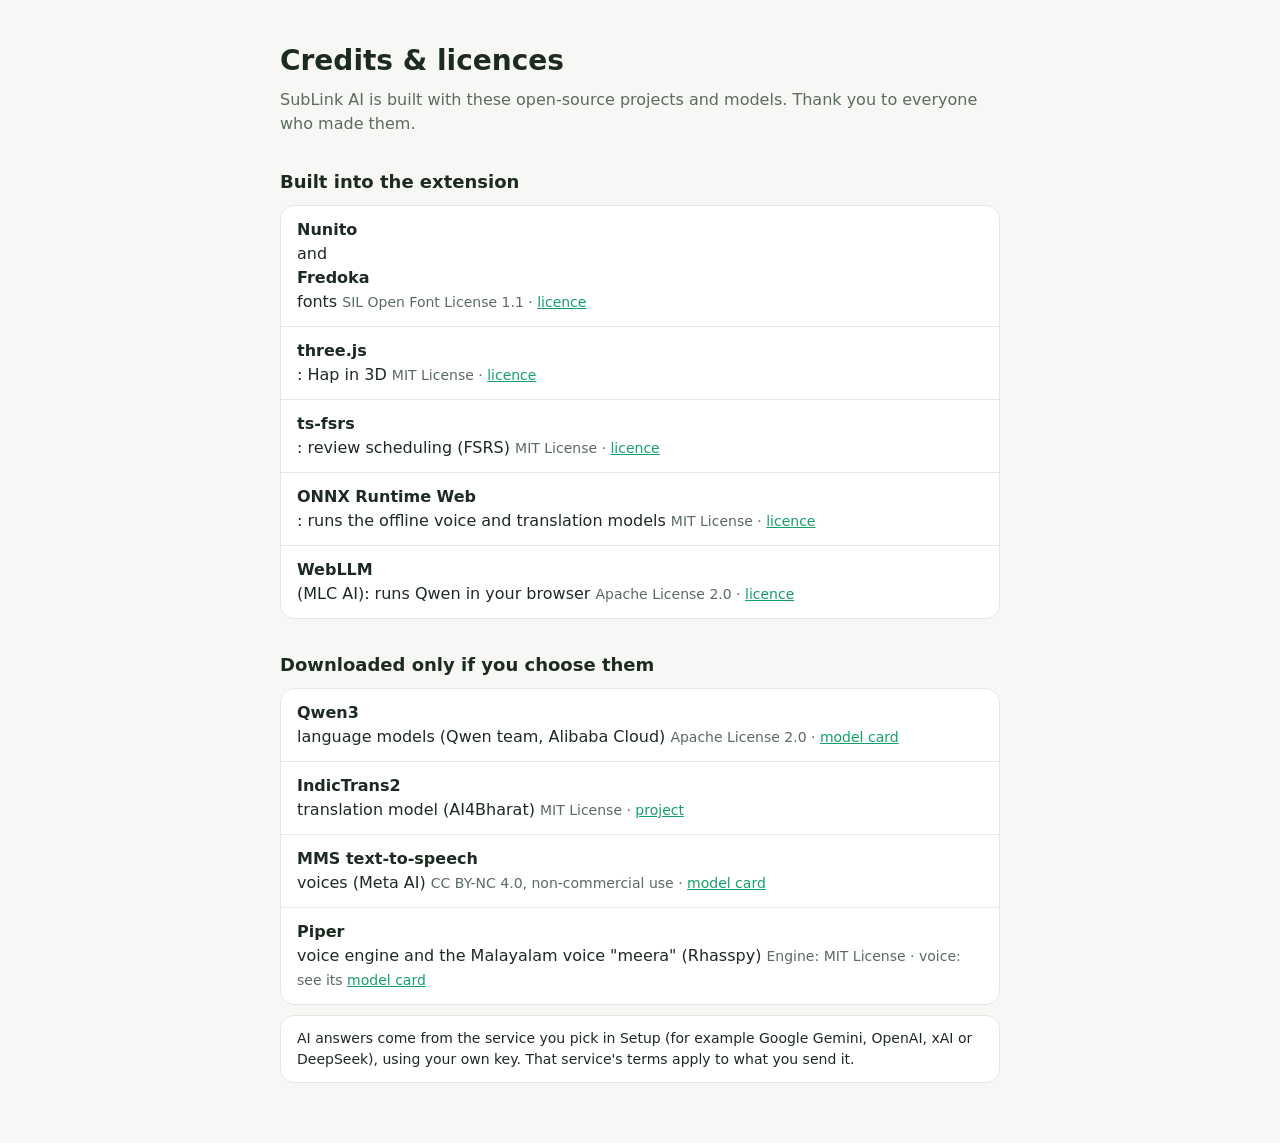
==== credits.html @ e03a84f2 "Privacy policy and credits for SubLink AI and SuperHap Co-Authored-By: Claude Opus 5.5 <noreply@anth" ====
<!doctype html>
<html lang="en">
<head>
  <meta charset="utf-8">
  <meta name="viewport" content="width=device-width, initial-scale=1">
  <title>SubLink AI: Credits &amp; licences</title>
  <link rel="icon" href="data:,">
  <style>
    :root { --bg: #f7f8f5; --card: #ffffff; --ink: #1d2a22; --soft: #5b6b61; --line: #e3e8e2; --accent: #14a06a; }
    @media (prefers-color-scheme: dark) { :root { --bg: #111714; --card: #1a221d; --ink: #eef3ef; --soft: #9fb0a5; --line: #2a352e; --accent: #5be8a8; } }
    body { margin: 0; background: var(--bg); color: var(--ink); font: 16px/1.5 "Nunito", system-ui, sans-serif; }
    main { max-width: 720px; margin: 0 auto; padding: 40px 16px 60px; }
    h1 { font-size: 28px; margin: 0 0 6px; }
    h2 { font-size: 18px; margin: 32px 0 10px; }
    p { color: var(--soft); margin: 0 0 12px; }
    ul { list-style: none; padding: 0; margin: 0; background: var(--card); border: 1px solid var(--line); border-radius: 14px; overflow: hidden; }
    li { padding: 12px 16px; border-top: 1px solid var(--line); }
    li:first-child { border-top: 0; }
    li b { display: block; }
    li span { color: var(--soft); font-size: 14px; }
    a { color: var(--accent); }
    .note { background: var(--card); border: 1px solid var(--line); border-radius: 14px; padding: 12px 16px; margin-top: 10px; font-size: 14px; }
  </style>
</head>
<body>
<main>
  <h1>Credits &amp; licences</h1>
  <p>SubLink AI is built with these open-source projects and models. Thank you to everyone who made them.</p>

  <h2>Built into the extension</h2>
  <ul>
    <li><b>Nunito</b> and <b>Fredoka</b> fonts <span>SIL Open Font License 1.1 · <a href="https://openfontlicense.org" target="_blank" rel="noopener">licence</a></span></li>
    <li><b>three.js</b>: Hap in 3D <span>MIT License · <a href="https://github.com/mrdoob/three.js/blob/dev/LICENSE" target="_blank" rel="noopener">licence</a></span></li>
    <li><b>ts-fsrs</b>: review scheduling (FSRS) <span>MIT License · <a href="https://github.com/open-spaced-repetition/ts-fsrs/blob/main/LICENSE" target="_blank" rel="noopener">licence</a></span></li>
    <li><b>ONNX Runtime Web</b>: runs the offline voice and translation models <span>MIT License · <a href="https://github.com/microsoft/onnxruntime/blob/main/LICENSE" target="_blank" rel="noopener">licence</a></span></li>
    <li><b>WebLLM</b> (MLC AI): runs Qwen in your browser <span>Apache License 2.0 · <a href="https://github.com/mlc-ai/web-llm/blob/main/LICENSE" target="_blank" rel="noopener">licence</a></span></li>
  </ul>

  <h2>Downloaded only if you choose them</h2>
  <ul>
    <li><b>Qwen3</b> language models (Qwen team, Alibaba Cloud) <span>Apache License 2.0 · <a href="https://huggingface.co/Qwen/Qwen3-1.7B" target="_blank" rel="noopener">model card</a></span></li>
    <li><b>IndicTrans2</b> translation model (AI4Bharat) <span>MIT License · <a href="https://github.com/AI4Bharat/IndicTrans2" target="_blank" rel="noopener">project</a></span></li>
    <li><b>MMS text-to-speech</b> voices (Meta AI) <span>CC BY-NC 4.0, non-commercial use · <a href="https://huggingface.co/facebook/mms-tts" target="_blank" rel="noopener">model card</a></span></li>
    <li><b>Piper</b> voice engine and the Malayalam voice "meera" (Rhasspy) <span>Engine: MIT License · voice: see its <a href="https://huggingface.co/rhasspy/piper-voices/tree/main/ml/ml_IN/meera/medium" target="_blank" rel="noopener">model card</a></span></li>
  </ul>

  <div class="note">AI answers come from the service you pick in Setup (for example Google Gemini, OpenAI, xAI or DeepSeek), using your own key. That service's terms apply to what you send it.</div>
</main>
</body>
</html>
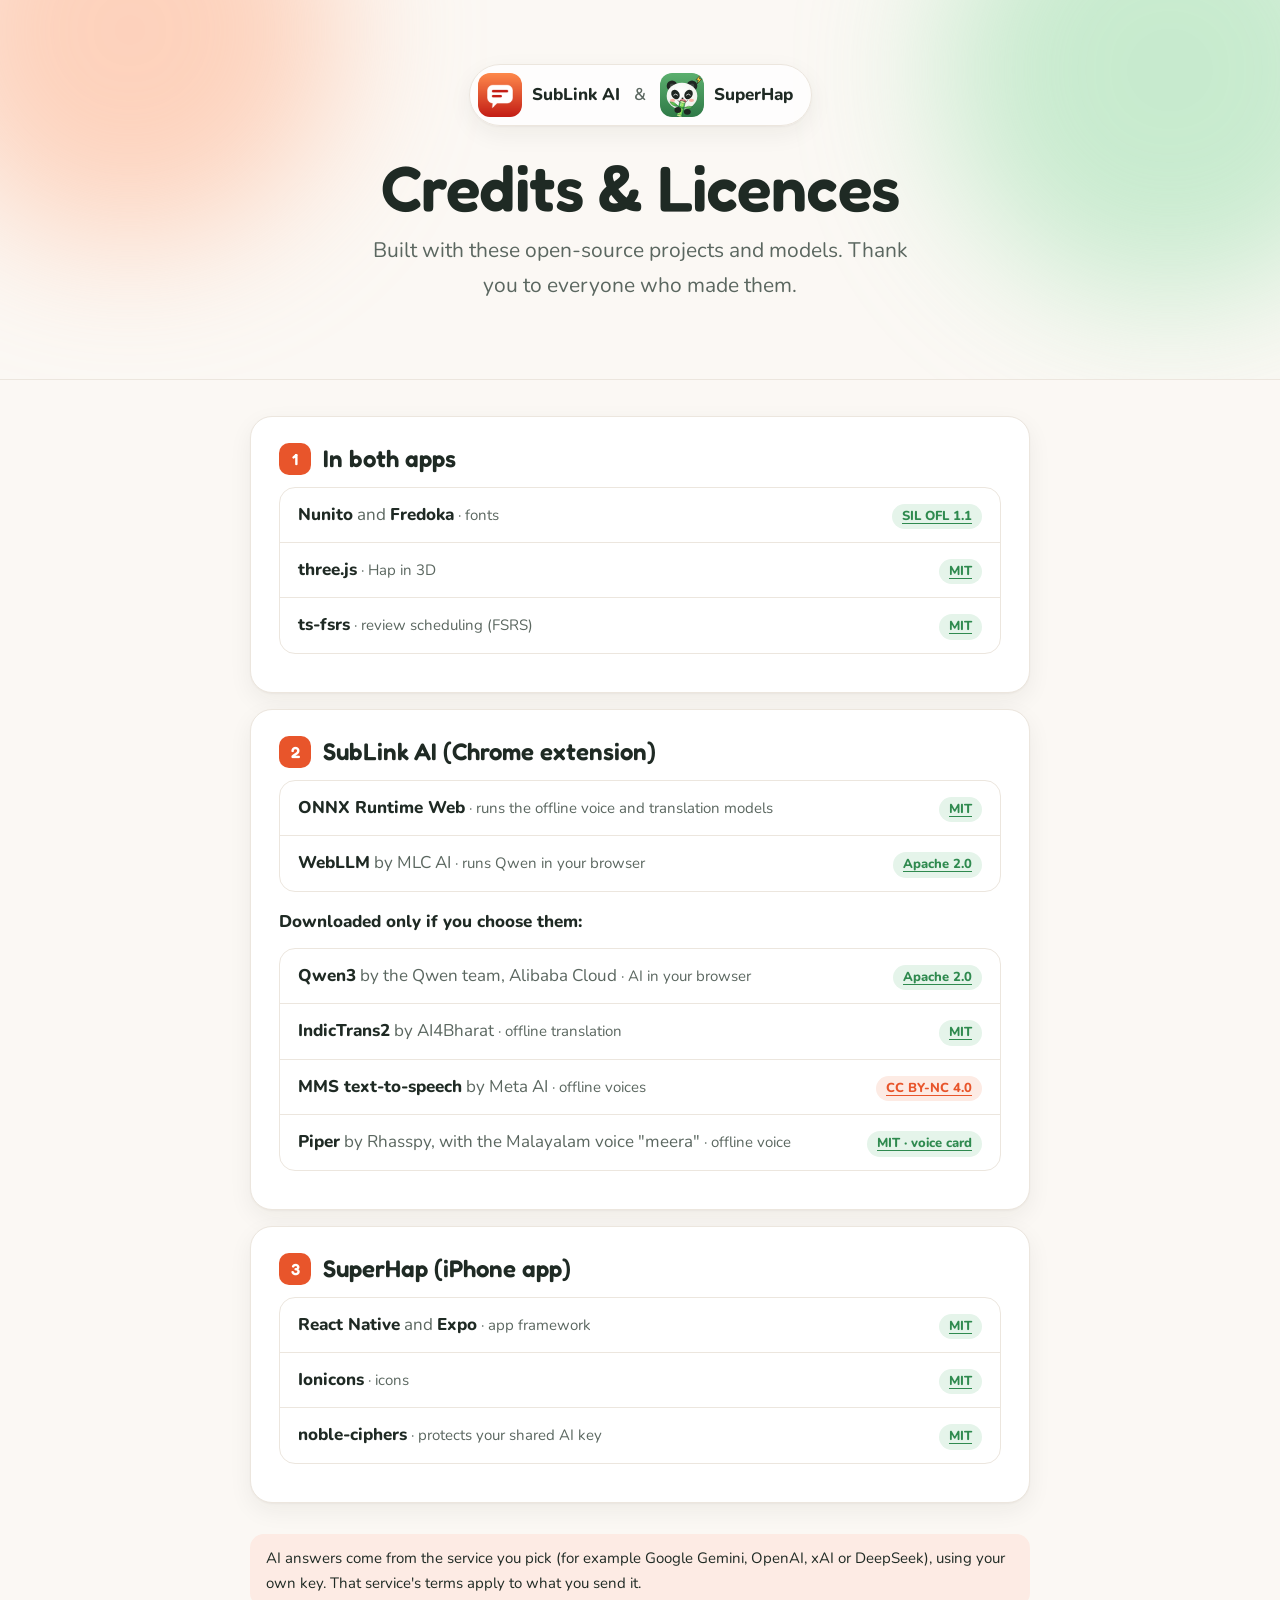
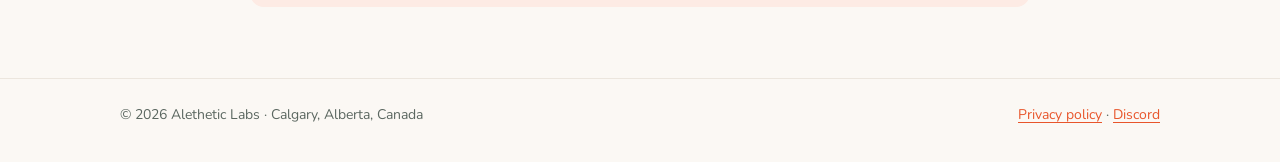
==== commit 30dc16b5: "Redesign the privacy and credits pages Co-Authored-By: Claude Opus 5.5 <noreply@anthropic.com>" ====
--- a/credits.html
+++ b/credits.html
@@ -3,48 +3,70 @@
 <head>
   <meta charset="utf-8">
   <meta name="viewport" content="width=device-width, initial-scale=1">
-  <title>SubLink AI: Credits &amp; licences</title>
-  <link rel="icon" href="data:,">
-  <style>
-    :root { --bg: #f7f8f5; --card: #ffffff; --ink: #1d2a22; --soft: #5b6b61; --line: #e3e8e2; --accent: #14a06a; }
-    @media (prefers-color-scheme: dark) { :root { --bg: #111714; --card: #1a221d; --ink: #eef3ef; --soft: #9fb0a5; --line: #2a352e; --accent: #5be8a8; } }
-    body { margin: 0; background: var(--bg); color: var(--ink); font: 16px/1.5 "Nunito", system-ui, sans-serif; }
-    main { max-width: 720px; margin: 0 auto; padding: 40px 16px 60px; }
-    h1 { font-size: 28px; margin: 0 0 6px; }
-    h2 { font-size: 18px; margin: 32px 0 10px; }
-    p { color: var(--soft); margin: 0 0 12px; }
-    ul { list-style: none; padding: 0; margin: 0; background: var(--card); border: 1px solid var(--line); border-radius: 14px; overflow: hidden; }
-    li { padding: 12px 16px; border-top: 1px solid var(--line); }
-    li:first-child { border-top: 0; }
-    li b { display: block; }
-    li span { color: var(--soft); font-size: 14px; }
-    a { color: var(--accent); }
-    .note { background: var(--card); border: 1px solid var(--line); border-radius: 14px; padding: 12px 16px; margin-top: 10px; font-size: 14px; }
-  </style>
+  <title>Credits &amp; Licences · SubLink AI &amp; SuperHap</title>
+  <meta name="description" content="The open-source projects and models that SubLink AI and SuperHap are built with, and their licences.">
+  <link rel="icon" href="sublink.png">
+  <link rel="preconnect" href="https://fonts.googleapis.com">
+  <link rel="preconnect" href="https://fonts.gstatic.com" crossorigin>
+  <link href="https://fonts.googleapis.com/css2?family=Fredoka:wght@500;600&family=Nunito:wght@400;600;700;800&display=swap" rel="stylesheet">
+  <link rel="stylesheet" href="style.css">
 </head>
 <body>
-<main>
-  <h1>Credits &amp; licences</h1>
-  <p>SubLink AI is built with these open-source projects and models. Thank you to everyone who made them.</p>
+  <header class="hero">
+    <div class="glow g1"></div><div class="glow g2"></div>
+    <div class="wrap">
+      <div class="apps">
+        <span class="app"><img src="sublink.png" alt="" width="44" height="44"> SubLink AI</span>
+        <span class="amp">&amp;</span>
+        <span class="app"><img src="superhap.svg" alt="" width="44" height="44"> SuperHap</span>
+      </div>
+      <h1>Credits &amp; Licences</h1>
+      <p class="lede">Built with these open-source projects and models. Thank you to everyone who made them.</p>
+    </div>
+  </header>
 
-  <h2>Built into the extension</h2>
-  <ul>
-    <li><b>Nunito</b> and <b>Fredoka</b> fonts <span>SIL Open Font License 1.1 · <a href="https://openfontlicense.org" target="_blank" rel="noopener">licence</a></span></li>
-    <li><b>three.js</b>: Hap in 3D <span>MIT License · <a href="https://github.com/mrdoob/three.js/blob/dev/LICENSE" target="_blank" rel="noopener">licence</a></span></li>
-    <li><b>ts-fsrs</b>: review scheduling (FSRS) <span>MIT License · <a href="https://github.com/open-spaced-repetition/ts-fsrs/blob/main/LICENSE" target="_blank" rel="noopener">licence</a></span></li>
-    <li><b>ONNX Runtime Web</b>: runs the offline voice and translation models <span>MIT License · <a href="https://github.com/microsoft/onnxruntime/blob/main/LICENSE" target="_blank" rel="noopener">licence</a></span></li>
-    <li><b>WebLLM</b> (MLC AI): runs Qwen in your browser <span>Apache License 2.0 · <a href="https://github.com/mlc-ai/web-llm/blob/main/LICENSE" target="_blank" rel="noopener">licence</a></span></li>
-  </ul>
+  <main class="wrap" style="max-width: 820px; padding-top: 36px; padding-bottom: 56px; display: flex; flex-direction: column; gap: 16px;">
+    <section class="card">
+      <h2><span class="n">1</span>In both apps</h2>
+      <ul class="list">
+        <li><span><b>Nunito</b> and <b>Fredoka</b> <span class="what">· fonts</span></span><a class="lic" href="https://openfontlicense.org" target="_blank" rel="noopener">SIL OFL 1.1</a></li>
+        <li><span><b>three.js</b> <span class="what">· Hap in 3D</span></span><a class="lic" href="https://github.com/mrdoob/three.js/blob/dev/LICENSE" target="_blank" rel="noopener">MIT</a></li>
+        <li><span><b>ts-fsrs</b> <span class="what">· review scheduling (FSRS)</span></span><a class="lic" href="https://github.com/open-spaced-repetition/ts-fsrs/blob/main/LICENSE" target="_blank" rel="noopener">MIT</a></li>
+      </ul>
+    </section>
 
-  <h2>Downloaded only if you choose them</h2>
-  <ul>
-    <li><b>Qwen3</b> language models (Qwen team, Alibaba Cloud) <span>Apache License 2.0 · <a href="https://huggingface.co/Qwen/Qwen3-1.7B" target="_blank" rel="noopener">model card</a></span></li>
-    <li><b>IndicTrans2</b> translation model (AI4Bharat) <span>MIT License · <a href="https://github.com/AI4Bharat/IndicTrans2" target="_blank" rel="noopener">project</a></span></li>
-    <li><b>MMS text-to-speech</b> voices (Meta AI) <span>CC BY-NC 4.0, non-commercial use · <a href="https://huggingface.co/facebook/mms-tts" target="_blank" rel="noopener">model card</a></span></li>
-    <li><b>Piper</b> voice engine and the Malayalam voice "meera" (Rhasspy) <span>Engine: MIT License · voice: see its <a href="https://huggingface.co/rhasspy/piper-voices/tree/main/ml/ml_IN/meera/medium" target="_blank" rel="noopener">model card</a></span></li>
-  </ul>
+    <section class="card">
+      <h2><span class="n">2</span>SubLink AI (Chrome extension)</h2>
+      <ul class="list">
+        <li><span><b>ONNX Runtime Web</b> <span class="what">· runs the offline voice and translation models</span></span><a class="lic" href="https://github.com/microsoft/onnxruntime/blob/main/LICENSE" target="_blank" rel="noopener">MIT</a></li>
+        <li><span><b>WebLLM</b> by MLC AI <span class="what">· runs Qwen in your browser</span></span><a class="lic" href="https://github.com/mlc-ai/web-llm/blob/main/LICENSE" target="_blank" rel="noopener">Apache 2.0</a></li>
+      </ul>
+      <p style="margin-top: 16px;"><b>Downloaded only if you choose them:</b></p>
+      <ul class="list">
+        <li><span><b>Qwen3</b> by the Qwen team, Alibaba Cloud <span class="what">· AI in your browser</span></span><a class="lic" href="https://huggingface.co/Qwen/Qwen3-1.7B" target="_blank" rel="noopener">Apache 2.0</a></li>
+        <li><span><b>IndicTrans2</b> by AI4Bharat <span class="what">· offline translation</span></span><a class="lic" href="https://github.com/AI4Bharat/IndicTrans2" target="_blank" rel="noopener">MIT</a></li>
+        <li><span><b>MMS text-to-speech</b> by Meta AI <span class="what">· offline voices</span></span><a class="lic nc" href="https://huggingface.co/facebook/mms-tts" target="_blank" rel="noopener">CC BY-NC 4.0</a></li>
+        <li><span><b>Piper</b> by Rhasspy, with the Malayalam voice "meera" <span class="what">· offline voice</span></span><a class="lic" href="https://huggingface.co/rhasspy/piper-voices/tree/main/ml/ml_IN/meera/medium" target="_blank" rel="noopener">MIT · voice card</a></li>
+      </ul>
+    </section>
 
-  <div class="note">AI answers come from the service you pick in Setup (for example Google Gemini, OpenAI, xAI or DeepSeek), using your own key. That service's terms apply to what you send it.</div>
-</main>
+    <section class="card">
+      <h2><span class="n">3</span>SuperHap (iPhone app)</h2>
+      <ul class="list">
+        <li><span><b>React Native</b> and <b>Expo</b> <span class="what">· app framework</span></span><a class="lic" href="https://github.com/expo/expo/blob/main/LICENSE" target="_blank" rel="noopener">MIT</a></li>
+        <li><span><b>Ionicons</b> <span class="what">· icons</span></span><a class="lic" href="https://github.com/ionic-team/ionicons/blob/main/LICENSE" target="_blank" rel="noopener">MIT</a></li>
+        <li><span><b>noble-ciphers</b> <span class="what">· protects your shared AI key</span></span><a class="lic" href="https://github.com/paulmillr/noble-ciphers/blob/main/LICENSE" target="_blank" rel="noopener">MIT</a></li>
+      </ul>
+    </section>
+
+    <p class="tip">AI answers come from the service you pick (for example Google Gemini, OpenAI, xAI or DeepSeek), using your own key. That service's terms apply to what you send it.</p>
+  </main>
+
+  <footer class="foot">
+    <div class="wrap">
+      <span>© 2026 Alethetic Labs · Calgary, Alberta, Canada</span>
+      <span><a href="./">Privacy policy</a> · <a href="https://discord.gg/qkDSwCfN" target="_blank" rel="noopener">Discord</a></span>
+    </div>
+  </footer>
 </body>
 </html>
--- a/style.css
+++ b/style.css
@@ -0,0 +1,133 @@
+/* SubLink AI & SuperHap: privacy and credits pages */
+:root {
+  --bg: #fbf8f4;
+  --card: #ffffff;
+  --ink: #1f2a24;
+  --soft: #5b6760;
+  --line: #ece6de;
+  --coral: #e8552b;
+  --coral-wash: #fdebe4;
+  --green: #2f8a4f;
+  --green-wash: #e5f4ea;
+  --shadow: 0 1px 2px rgba(40, 30, 20, 0.04), 0 8px 24px rgba(40, 30, 20, 0.06);
+}
+@media (prefers-color-scheme: dark) {
+  :root {
+    --bg: #12100e;
+    --card: #1c1916;
+    --ink: #f3eee8;
+    --soft: #b3aaa0;
+    --line: #2e2924;
+    --coral: #ff8a5c;
+    --coral-wash: #3a2219;
+    --green: #6fd98f;
+    --green-wash: #183223;
+    --shadow: 0 1px 2px rgba(0, 0, 0, 0.3), 0 8px 24px rgba(0, 0, 0, 0.35);
+  }
+}
+
+* { box-sizing: border-box; }
+html { scroll-behavior: smooth; scroll-padding-top: 20px; }
+body { margin: 0; background: var(--bg); color: var(--ink); font: 17px/1.65 "Nunito", system-ui, -apple-system, sans-serif; -webkit-font-smoothing: antialiased; }
+a { color: var(--coral); text-decoration-thickness: 1px; text-underline-offset: 3px; }
+a:hover { text-decoration-thickness: 2px; }
+b { color: var(--ink); font-weight: 800; }
+.wrap { max-width: 1080px; margin: 0 auto; padding: 0 20px; }
+
+/* Hero */
+.hero { position: relative; overflow: hidden; padding: 64px 0 56px; text-align: center; border-bottom: 1px solid var(--line); }
+.glow { position: absolute; border-radius: 50%; filter: blur(70px); opacity: 0.55; pointer-events: none; }
+.g1 { width: 420px; height: 420px; background: #ffb38f; top: -180px; left: -80px; }
+.g2 { width: 460px; height: 460px; background: #9ee0b0; top: -160px; right: -120px; }
+@media (prefers-color-scheme: dark) { .glow { opacity: 0.18; } }
+.hero .wrap { position: relative; }
+.apps { display: inline-flex; align-items: center; gap: 14px; flex-wrap: wrap; justify-content: center; padding: 8px 18px 8px 8px; background: color-mix(in srgb, var(--card) 80%, transparent); border: 1px solid var(--line); border-radius: 999px; box-shadow: var(--shadow); font-weight: 800; }
+.app { display: inline-flex; align-items: center; gap: 10px; }
+.app img { border-radius: 12px; }
+.amp { color: var(--soft); font-weight: 600; }
+h1 { font-family: "Fredoka", "Nunito", sans-serif; font-weight: 600; font-size: clamp(40px, 7vw, 64px); line-height: 1.05; letter-spacing: -0.5px; margin: 28px 0 12px; }
+.lede { font-size: clamp(18px, 2.4vw, 21px); color: var(--soft); max-width: 560px; margin: 0 auto 20px; }
+.meta { display: flex; gap: 12px; justify-content: center; flex-wrap: wrap; align-items: center; margin: 0; font-size: 14px; color: var(--soft); }
+.pill { background: var(--green-wash); color: var(--green); font-weight: 800; padding: 4px 12px; border-radius: 999px; }
+
+/* Promises */
+.promises { display: grid; grid-template-columns: repeat(4, 1fr); gap: 14px; margin: -28px 0 40px; position: relative; }
+.promise { background: var(--card); border: 1px solid var(--line); border-radius: 20px; padding: 20px; box-shadow: var(--shadow); }
+.promise .ico { font-size: 26px; display: inline-grid; place-items: center; width: 48px; height: 48px; border-radius: 14px; background: var(--coral-wash); }
+.promise:nth-child(even) .ico { background: var(--green-wash); }
+.promise h3 { font-family: "Fredoka", "Nunito", sans-serif; font-weight: 600; font-size: 19px; margin: 12px 0 4px; }
+.promise p { margin: 0; color: var(--soft); font-size: 15px; line-height: 1.5; }
+
+/* Layout */
+.layout { display: grid; grid-template-columns: 230px 1fr; gap: 32px; align-items: start; padding-bottom: 56px; }
+.toc { position: sticky; top: 20px; display: flex; flex-direction: column; gap: 2px; }
+.toc-title { font-size: 12px; font-weight: 800; letter-spacing: 1px; text-transform: uppercase; color: var(--soft); margin: 0 0 8px 12px; }
+.toc a { color: var(--soft); text-decoration: none; font-size: 15px; font-weight: 600; padding: 7px 12px; border-radius: 10px; }
+.toc a:hover { background: var(--card); color: var(--ink); }
+.sections { display: flex; flex-direction: column; gap: 16px; min-width: 0; }
+
+/* Cards */
+.card { background: var(--card); border: 1px solid var(--line); border-radius: 22px; padding: 26px 28px; box-shadow: var(--shadow); }
+.card h2 { font-family: "Fredoka", "Nunito", sans-serif; font-weight: 600; font-size: 24px; line-height: 1.25; margin: 0 0 12px; display: flex; align-items: center; gap: 12px; }
+.n { flex: none; display: inline-grid; place-items: center; width: 32px; height: 32px; border-radius: 10px; background: var(--coral); color: #fff; font-size: 16px; }
+.card p, .card li { color: var(--soft); }
+.card p { margin: 0 0 12px; }
+.card p:last-child { margin-bottom: 0; }
+.card ul { margin: 0 0 12px; padding-left: 22px; }
+.card li { margin: 6px 0; }
+.card li::marker { color: var(--coral); }
+.card h3 { font-size: 17px; margin: 0 0 6px; }
+.tip { background: var(--coral-wash); border-radius: 14px; padding: 12px 16px; font-size: 15px; }
+.good { background: var(--green-wash); border-radius: 14px; padding: 12px 16px; font-size: 15px; }
+.good b { color: var(--green); }
+
+.table { border: 1px solid var(--line); border-radius: 14px; overflow: hidden; margin: 4px 0 14px; font-size: 15px; }
+.row { display: grid; grid-template-columns: 1fr 1.6fr; gap: 12px; padding: 11px 16px; border-top: 1px solid var(--line); color: var(--soft); }
+.row:first-child { border-top: 0; }
+.row span:first-child { color: var(--ink); font-weight: 700; }
+.row.head { background: var(--bg); font-size: 12px; font-weight: 800; letter-spacing: 0.8px; text-transform: uppercase; }
+.row.head span { color: var(--soft); }
+
+.duo { display: grid; grid-template-columns: 1fr 1fr; gap: 14px; }
+.duo > div { background: var(--bg); border: 1px solid var(--line); border-radius: 16px; padding: 16px 18px; }
+.duo p { font-size: 15px; }
+
+.perms { display: flex; flex-direction: column; gap: 10px; }
+.perms > div { display: flex; gap: 14px; align-items: flex-start; }
+.perms .ico { flex: none; font-size: 20px; width: 40px; height: 40px; display: grid; place-items: center; border-radius: 12px; background: var(--green-wash); }
+.perms p { margin: 0; padding-top: 7px; }
+
+.checks { list-style: none; padding-left: 0 !important; }
+.checks li { position: relative; padding-left: 34px; margin: 10px 0; }
+.checks li::before { content: "✓"; position: absolute; left: 0; top: 0; width: 24px; height: 24px; display: grid; place-items: center; border-radius: 8px; background: var(--green-wash); color: var(--green); font-weight: 800; font-size: 14px; }
+
+.button { display: inline-block; margin-top: 4px; background: var(--coral); color: #fff; font-weight: 800; text-decoration: none; padding: 11px 20px; border-radius: 999px; }
+.button:hover { filter: brightness(1.06); }
+
+/* Credits list */
+.list { list-style: none; padding: 0 !important; margin: 0; border: 1px solid var(--line); border-radius: 16px; overflow: hidden; }
+.list li { display: flex; justify-content: space-between; gap: 16px; align-items: baseline; padding: 13px 18px; border-top: 1px solid var(--line); margin: 0 !important; flex-wrap: wrap; }
+.list li:first-child { border-top: 0; }
+.list .what { color: var(--soft); font-size: 15px; }
+.list .lic { font-size: 13px; font-weight: 800; color: var(--green); background: var(--green-wash); padding: 2px 10px; border-radius: 999px; white-space: nowrap; }
+.list .lic.nc { color: var(--coral); background: var(--coral-wash); }
+
+/* Footer */
+.foot { border-top: 1px solid var(--line); padding: 24px 0 36px; font-size: 14px; color: var(--soft); }
+.foot .wrap { display: flex; justify-content: space-between; gap: 12px; flex-wrap: wrap; }
+
+/* Narrow screens */
+@media (max-width: 900px) {
+  .promises { grid-template-columns: 1fr 1fr; }
+  .layout { grid-template-columns: 1fr; }
+  .toc { display: none; }
+}
+@media (max-width: 560px) {
+  .hero { padding: 44px 0 48px; }
+  .promises { grid-template-columns: 1fr; margin-top: -24px; }
+  .card { padding: 22px 18px; border-radius: 18px; }
+  .card h2 { font-size: 21px; }
+  .duo { grid-template-columns: 1fr; }
+  .row { grid-template-columns: 1fr; gap: 2px; }
+  .apps { padding: 8px 14px; }
+}
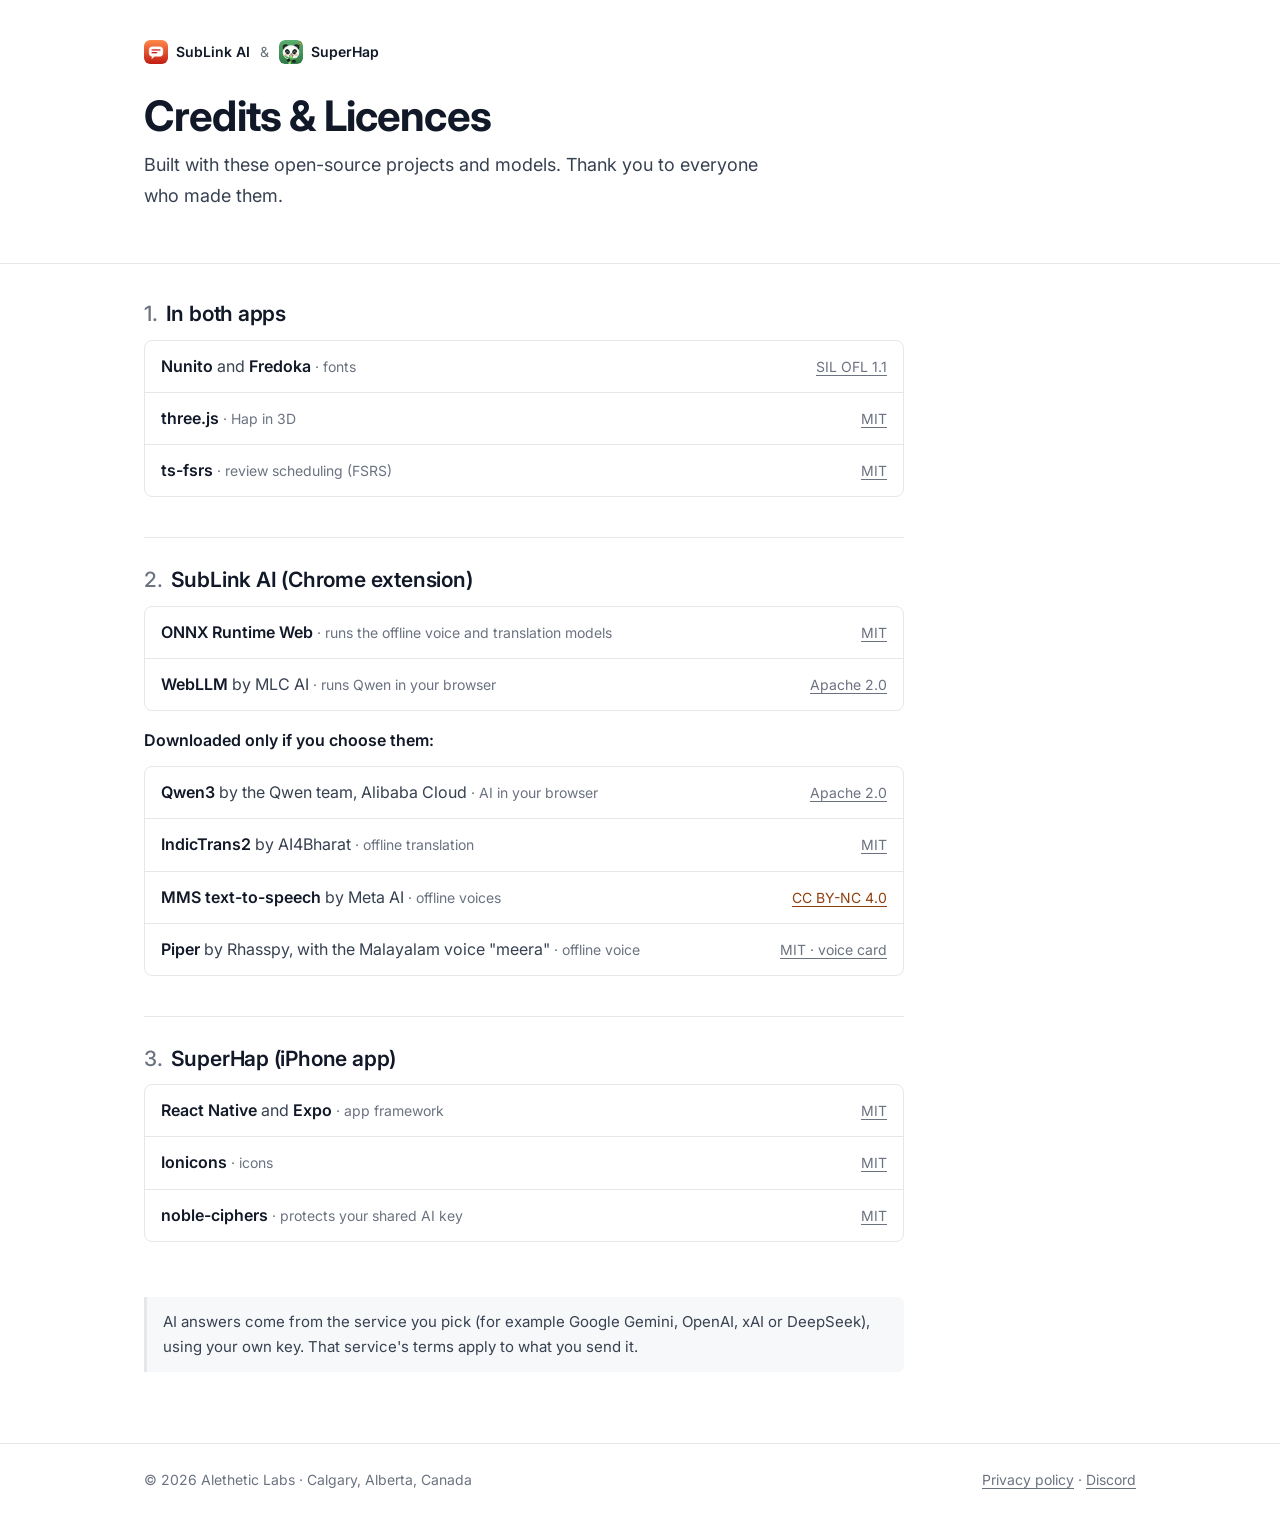
==== commit 3f462e67: "Give the privacy and credits pages a plain, professional design Co-Authored-By: Claude Opus 5.5 <nor" ====
--- a/credits.html
+++ b/credits.html
@@ -8,13 +8,12 @@
   <link rel="icon" href="sublink.png">
   <link rel="preconnect" href="https://fonts.googleapis.com">
   <link rel="preconnect" href="https://fonts.gstatic.com" crossorigin>
-  <link href="https://fonts.googleapis.com/css2?family=Fredoka:wght@500;600&family=Nunito:wght@400;600;700;800&display=swap" rel="stylesheet">
+  <link href="https://fonts.googleapis.com/css2?family=Inter:wght@400;500;600;700&display=swap" rel="stylesheet">
   <link rel="stylesheet" href="style.css">
 </head>
 <body>
   <header class="hero">
-    <div class="glow g1"></div><div class="glow g2"></div>
-    <div class="wrap">
+        <div class="wrap">
       <div class="apps">
         <span class="app"><img src="sublink.png" alt="" width="44" height="44"> SubLink AI</span>
         <span class="amp">&amp;</span>
@@ -25,7 +24,7 @@
     </div>
   </header>
 
-  <main class="wrap" style="max-width: 820px; padding-top: 36px; padding-bottom: 56px; display: flex; flex-direction: column; gap: 16px;">
+  <main class="wrap" style="padding-top: 36px; padding-bottom: 56px;"><div style="max-width: 760px;">
     <section class="card">
       <h2><span class="n">1</span>In both apps</h2>
       <ul class="list">
@@ -60,7 +59,7 @@
     </section>
 
     <p class="tip">AI answers come from the service you pick (for example Google Gemini, OpenAI, xAI or DeepSeek), using your own key. That service's terms apply to what you send it.</p>
-  </main>
+  </div></main>
 
   <footer class="foot">
     <div class="wrap">
--- a/style.css
+++ b/style.css
@@ -1,133 +1,119 @@
 /* SubLink AI & SuperHap: privacy and credits pages */
 :root {
-  --bg: #fbf8f4;
-  --card: #ffffff;
-  --ink: #1f2a24;
-  --soft: #5b6760;
-  --line: #ece6de;
-  --coral: #e8552b;
-  --coral-wash: #fdebe4;
-  --green: #2f8a4f;
-  --green-wash: #e5f4ea;
-  --shadow: 0 1px 2px rgba(40, 30, 20, 0.04), 0 8px 24px rgba(40, 30, 20, 0.06);
+  --bg: #ffffff;
+  --panel: #f7f8f9;
+  --ink: #111827;
+  --body: #374151;
+  --soft: #6b7280;
+  --line: #e5e7eb;
+  --accent: #0b5d3b;
+  --warn: #92400e;
 }
 @media (prefers-color-scheme: dark) {
   :root {
-    --bg: #12100e;
-    --card: #1c1916;
-    --ink: #f3eee8;
-    --soft: #b3aaa0;
-    --line: #2e2924;
-    --coral: #ff8a5c;
-    --coral-wash: #3a2219;
-    --green: #6fd98f;
-    --green-wash: #183223;
-    --shadow: 0 1px 2px rgba(0, 0, 0, 0.3), 0 8px 24px rgba(0, 0, 0, 0.35);
+    --bg: #0f1113;
+    --panel: #171a1d;
+    --ink: #f3f4f6;
+    --body: #d1d5db;
+    --soft: #9ca3af;
+    --line: #2a2e33;
+    --accent: #6ee7a8;
+    --warn: #fbbf24;
   }
 }
 
 * { box-sizing: border-box; }
-html { scroll-behavior: smooth; scroll-padding-top: 20px; }
-body { margin: 0; background: var(--bg); color: var(--ink); font: 17px/1.65 "Nunito", system-ui, -apple-system, sans-serif; -webkit-font-smoothing: antialiased; }
-a { color: var(--coral); text-decoration-thickness: 1px; text-underline-offset: 3px; }
-a:hover { text-decoration-thickness: 2px; }
-b { color: var(--ink); font-weight: 800; }
-.wrap { max-width: 1080px; margin: 0 auto; padding: 0 20px; }
+html { scroll-behavior: smooth; scroll-padding-top: 24px; }
+body { margin: 0; background: var(--bg); color: var(--body); font: 16px/1.7 "Inter", system-ui, -apple-system, "Segoe UI", sans-serif; -webkit-font-smoothing: antialiased; }
+a { color: var(--accent); text-decoration: underline; text-decoration-thickness: 1px; text-underline-offset: 3px; }
+b { color: var(--ink); font-weight: 600; }
+.wrap { max-width: 1040px; margin: 0 auto; padding: 0 24px; }
 
-/* Hero */
-.hero { position: relative; overflow: hidden; padding: 64px 0 56px; text-align: center; border-bottom: 1px solid var(--line); }
-.glow { position: absolute; border-radius: 50%; filter: blur(70px); opacity: 0.55; pointer-events: none; }
-.g1 { width: 420px; height: 420px; background: #ffb38f; top: -180px; left: -80px; }
-.g2 { width: 460px; height: 460px; background: #9ee0b0; top: -160px; right: -120px; }
-@media (prefers-color-scheme: dark) { .glow { opacity: 0.18; } }
-.hero .wrap { position: relative; }
-.apps { display: inline-flex; align-items: center; gap: 14px; flex-wrap: wrap; justify-content: center; padding: 8px 18px 8px 8px; background: color-mix(in srgb, var(--card) 80%, transparent); border: 1px solid var(--line); border-radius: 999px; box-shadow: var(--shadow); font-weight: 800; }
-.app { display: inline-flex; align-items: center; gap: 10px; }
-.app img { border-radius: 12px; }
-.amp { color: var(--soft); font-weight: 600; }
-h1 { font-family: "Fredoka", "Nunito", sans-serif; font-weight: 600; font-size: clamp(40px, 7vw, 64px); line-height: 1.05; letter-spacing: -0.5px; margin: 28px 0 12px; }
-.lede { font-size: clamp(18px, 2.4vw, 21px); color: var(--soft); max-width: 560px; margin: 0 auto 20px; }
-.meta { display: flex; gap: 12px; justify-content: center; flex-wrap: wrap; align-items: center; margin: 0; font-size: 14px; color: var(--soft); }
-.pill { background: var(--green-wash); color: var(--green); font-weight: 800; padding: 4px 12px; border-radius: 999px; }
+/* Header */
+.hero { border-bottom: 1px solid var(--line); padding: 40px 0 36px; }
+.apps { display: flex; align-items: center; gap: 10px; flex-wrap: wrap; font-size: 14px; font-weight: 600; color: var(--ink); }
+.app { display: inline-flex; align-items: center; gap: 8px; }
+.app img { width: 24px; height: 24px; border-radius: 6px; }
+.amp { color: var(--soft); font-weight: 400; }
+h1 { font-weight: 700; font-size: clamp(32px, 5vw, 42px); line-height: 1.15; letter-spacing: -0.02em; color: var(--ink); margin: 28px 0 10px; }
+.lede { font-size: 18px; color: var(--body); max-width: 640px; margin: 0 0 16px; }
+.meta { display: flex; gap: 8px; flex-wrap: wrap; align-items: center; margin: 0; font-size: 14px; color: var(--soft); }
 
-/* Promises */
-.promises { display: grid; grid-template-columns: repeat(4, 1fr); gap: 14px; margin: -28px 0 40px; position: relative; }
-.promise { background: var(--card); border: 1px solid var(--line); border-radius: 20px; padding: 20px; box-shadow: var(--shadow); }
-.promise .ico { font-size: 26px; display: inline-grid; place-items: center; width: 48px; height: 48px; border-radius: 14px; background: var(--coral-wash); }
-.promise:nth-child(even) .ico { background: var(--green-wash); }
-.promise h3 { font-family: "Fredoka", "Nunito", sans-serif; font-weight: 600; font-size: 19px; margin: 12px 0 4px; }
-.promise p { margin: 0; color: var(--soft); font-size: 15px; line-height: 1.5; }
+/* Summary */
+.promises { display: grid; grid-template-columns: repeat(4, 1fr); gap: 0; margin: 36px 0 44px; border: 1px solid var(--line); border-radius: 8px; background: var(--panel); }
+.promise { padding: 18px 20px; border-left: 1px solid var(--line); }
+.promise:first-child { border-left: 0; }
+.promise h3 { font-size: 14px; font-weight: 600; color: var(--ink); margin: 0 0 4px; }
+.promise p { margin: 0; color: var(--soft); font-size: 14px; line-height: 1.55; }
 
 /* Layout */
-.layout { display: grid; grid-template-columns: 230px 1fr; gap: 32px; align-items: start; padding-bottom: 56px; }
-.toc { position: sticky; top: 20px; display: flex; flex-direction: column; gap: 2px; }
-.toc-title { font-size: 12px; font-weight: 800; letter-spacing: 1px; text-transform: uppercase; color: var(--soft); margin: 0 0 8px 12px; }
-.toc a { color: var(--soft); text-decoration: none; font-size: 15px; font-weight: 600; padding: 7px 12px; border-radius: 10px; }
-.toc a:hover { background: var(--card); color: var(--ink); }
-.sections { display: flex; flex-direction: column; gap: 16px; min-width: 0; }
+.layout { display: grid; grid-template-columns: 220px 1fr; gap: 48px; align-items: start; padding-bottom: 64px; }
+.toc { position: sticky; top: 24px; display: flex; flex-direction: column; border-left: 1px solid var(--line); }
+.toc-title { font-size: 12px; font-weight: 600; letter-spacing: 0.06em; text-transform: uppercase; color: var(--soft); margin: 0 0 10px 16px; }
+.toc a { color: var(--soft); text-decoration: none; font-size: 14px; padding: 5px 16px; margin-left: -1px; border-left: 1px solid transparent; }
+.toc a:hover { color: var(--ink); border-left-color: var(--ink); }
+.sections { min-width: 0; }
 
-/* Cards */
-.card { background: var(--card); border: 1px solid var(--line); border-radius: 22px; padding: 26px 28px; box-shadow: var(--shadow); }
-.card h2 { font-family: "Fredoka", "Nunito", sans-serif; font-weight: 600; font-size: 24px; line-height: 1.25; margin: 0 0 12px; display: flex; align-items: center; gap: 12px; }
-.n { flex: none; display: inline-grid; place-items: center; width: 32px; height: 32px; border-radius: 10px; background: var(--coral); color: #fff; font-size: 16px; }
-.card p, .card li { color: var(--soft); }
+/* Sections */
+.card { padding: 28px 0; border-top: 1px solid var(--line); }
+.card:first-child { border-top: 0; padding-top: 0; }
+.card h2 { font-size: 21px; font-weight: 600; line-height: 1.3; letter-spacing: -0.01em; color: var(--ink); margin: 0 0 12px; }
+.n { color: var(--soft); font-weight: 500; margin-right: 8px; }
+.n::after { content: "."; }
 .card p { margin: 0 0 12px; }
 .card p:last-child { margin-bottom: 0; }
-.card ul { margin: 0 0 12px; padding-left: 22px; }
+.card ul { margin: 0 0 12px; padding-left: 20px; }
 .card li { margin: 6px 0; }
-.card li::marker { color: var(--coral); }
-.card h3 { font-size: 17px; margin: 0 0 6px; }
-.tip { background: var(--coral-wash); border-radius: 14px; padding: 12px 16px; font-size: 15px; }
-.good { background: var(--green-wash); border-radius: 14px; padding: 12px 16px; font-size: 15px; }
-.good b { color: var(--green); }
+.card h3 { font-size: 15px; font-weight: 600; color: var(--ink); margin: 0 0 6px; }
+.tip, .good { border-left: 3px solid var(--line); background: var(--panel); padding: 12px 16px; font-size: 15px; border-radius: 0 6px 6px 0; }
+.good { border-left-color: var(--accent); }
 
-.table { border: 1px solid var(--line); border-radius: 14px; overflow: hidden; margin: 4px 0 14px; font-size: 15px; }
-.row { display: grid; grid-template-columns: 1fr 1.6fr; gap: 12px; padding: 11px 16px; border-top: 1px solid var(--line); color: var(--soft); }
+.table { border: 1px solid var(--line); border-radius: 8px; overflow: hidden; margin: 4px 0 16px; font-size: 15px; }
+.row { display: grid; grid-template-columns: 1fr 1.6fr; gap: 16px; padding: 10px 16px; border-top: 1px solid var(--line); }
 .row:first-child { border-top: 0; }
-.row span:first-child { color: var(--ink); font-weight: 700; }
-.row.head { background: var(--bg); font-size: 12px; font-weight: 800; letter-spacing: 0.8px; text-transform: uppercase; }
+.row span:first-child { color: var(--ink); font-weight: 500; }
+.row.head { background: var(--panel); font-size: 12px; font-weight: 600; letter-spacing: 0.06em; text-transform: uppercase; }
 .row.head span { color: var(--soft); }
 
-.duo { display: grid; grid-template-columns: 1fr 1fr; gap: 14px; }
-.duo > div { background: var(--bg); border: 1px solid var(--line); border-radius: 16px; padding: 16px 18px; }
+.duo { display: grid; grid-template-columns: 1fr 1fr; gap: 16px; }
+.duo > div { border: 1px solid var(--line); border-radius: 8px; padding: 16px 18px; }
 .duo p { font-size: 15px; }
 
-.perms { display: flex; flex-direction: column; gap: 10px; }
-.perms > div { display: flex; gap: 14px; align-items: flex-start; }
-.perms .ico { flex: none; font-size: 20px; width: 40px; height: 40px; display: grid; place-items: center; border-radius: 12px; background: var(--green-wash); }
-.perms p { margin: 0; padding-top: 7px; }
+.perms { display: flex; flex-direction: column; gap: 8px; }
+.perms p { margin: 0; }
 
-.checks { list-style: none; padding-left: 0 !important; }
-.checks li { position: relative; padding-left: 34px; margin: 10px 0; }
-.checks li::before { content: "✓"; position: absolute; left: 0; top: 0; width: 24px; height: 24px; display: grid; place-items: center; border-radius: 8px; background: var(--green-wash); color: var(--green); font-weight: 800; font-size: 14px; }
+.checks { padding-left: 20px; }
 
-.button { display: inline-block; margin-top: 4px; background: var(--coral); color: #fff; font-weight: 800; text-decoration: none; padding: 11px 20px; border-radius: 999px; }
-.button:hover { filter: brightness(1.06); }
+.button { display: inline-block; margin-top: 8px; border: 1px solid var(--line); color: var(--ink); font-weight: 500; font-size: 15px; text-decoration: none; padding: 9px 16px; border-radius: 6px; }
+.button:hover { background: var(--panel); }
 
 /* Credits list */
-.list { list-style: none; padding: 0 !important; margin: 0; border: 1px solid var(--line); border-radius: 16px; overflow: hidden; }
-.list li { display: flex; justify-content: space-between; gap: 16px; align-items: baseline; padding: 13px 18px; border-top: 1px solid var(--line); margin: 0 !important; flex-wrap: wrap; }
+.list { list-style: none; padding: 0 !important; margin: 0; border: 1px solid var(--line); border-radius: 8px; overflow: hidden; }
+.list li { display: flex; justify-content: space-between; gap: 16px; align-items: baseline; padding: 12px 16px; border-top: 1px solid var(--line); margin: 0 !important; flex-wrap: wrap; }
 .list li:first-child { border-top: 0; }
-.list .what { color: var(--soft); font-size: 15px; }
-.list .lic { font-size: 13px; font-weight: 800; color: var(--green); background: var(--green-wash); padding: 2px 10px; border-radius: 999px; white-space: nowrap; }
-.list .lic.nc { color: var(--coral); background: var(--coral-wash); }
+.list .what { color: var(--soft); font-size: 14px; }
+.list .lic { font-size: 14px; color: var(--soft); white-space: nowrap; }
+.list .lic.nc { color: var(--warn); }
 
 /* Footer */
-.foot { border-top: 1px solid var(--line); padding: 24px 0 36px; font-size: 14px; color: var(--soft); }
+.foot { border-top: 1px solid var(--line); padding: 24px 0 40px; font-size: 14px; color: var(--soft); }
 .foot .wrap { display: flex; justify-content: space-between; gap: 12px; flex-wrap: wrap; }
+.foot a { color: var(--soft); }
 
 /* Narrow screens */
 @media (max-width: 900px) {
   .promises { grid-template-columns: 1fr 1fr; }
+  .promise:nth-child(3) { border-left: 0; }
+  .promise:nth-child(n+3) { border-top: 1px solid var(--line); }
   .layout { grid-template-columns: 1fr; }
   .toc { display: none; }
 }
 @media (max-width: 560px) {
-  .hero { padding: 44px 0 48px; }
-  .promises { grid-template-columns: 1fr; margin-top: -24px; }
-  .card { padding: 22px 18px; border-radius: 18px; }
-  .card h2 { font-size: 21px; }
+  .wrap { padding: 0 16px; }
+  .hero { padding: 28px 0; }
+  .promises { grid-template-columns: 1fr; }
+  .promise { border-left: 0; border-top: 1px solid var(--line); }
+  .promise:first-child { border-top: 0; }
   .duo { grid-template-columns: 1fr; }
   .row { grid-template-columns: 1fr; gap: 2px; }
-  .apps { padding: 8px 14px; }
 }
